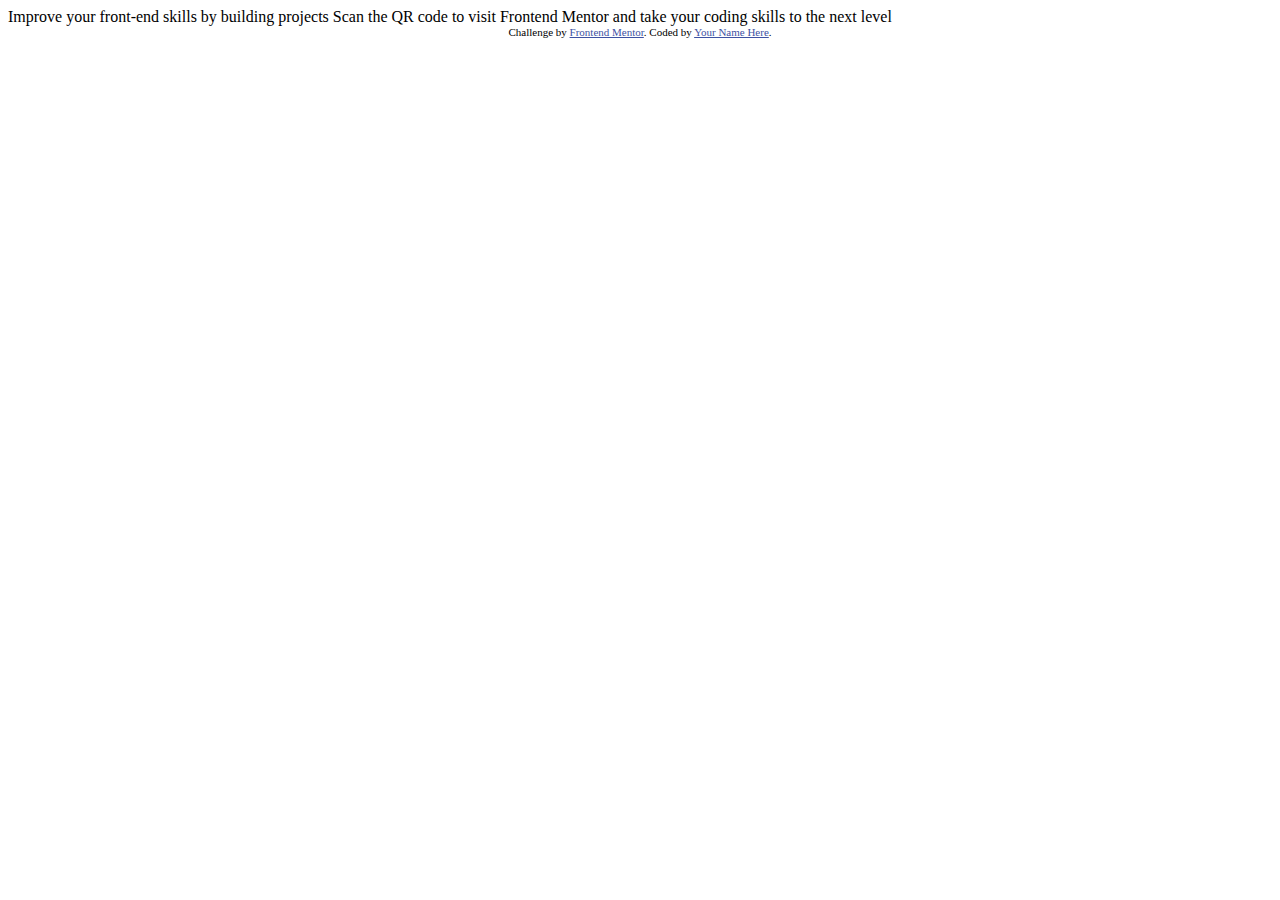
==== index.html @ 345bba32 "." ====
<!DOCTYPE html>
<html lang="en">
<head>
  <meta charset="UTF-8">
  <meta name="viewport" content="width=device-width, initial-scale=1.0"> <!-- displays site properly based on user's device -->

  <link rel="icon" type="image/png" sizes="32x32" href="./images/favicon-32x32.png">
  
  <title>Frontend Mentor | QR code component</title>

  <!-- Feel free to remove these styles or customise in your own stylesheet 👍 -->
  <style>
    .attribution { font-size: 11px; text-align: center; }
    .attribution a { color: hsl(228, 45%, 44%); }
  </style>
</head>
<body>

  Improve your front-end skills by building projects

  Scan the QR code to visit Frontend Mentor and take your coding skills to the next level
  
  <div class="attribution">
    Challenge by <a href="https://www.frontendmentor.io?ref=challenge" target="_blank">Frontend Mentor</a>. 
    Coded by <a href="#">Your Name Here</a>.
  </div>
</body>
</html>
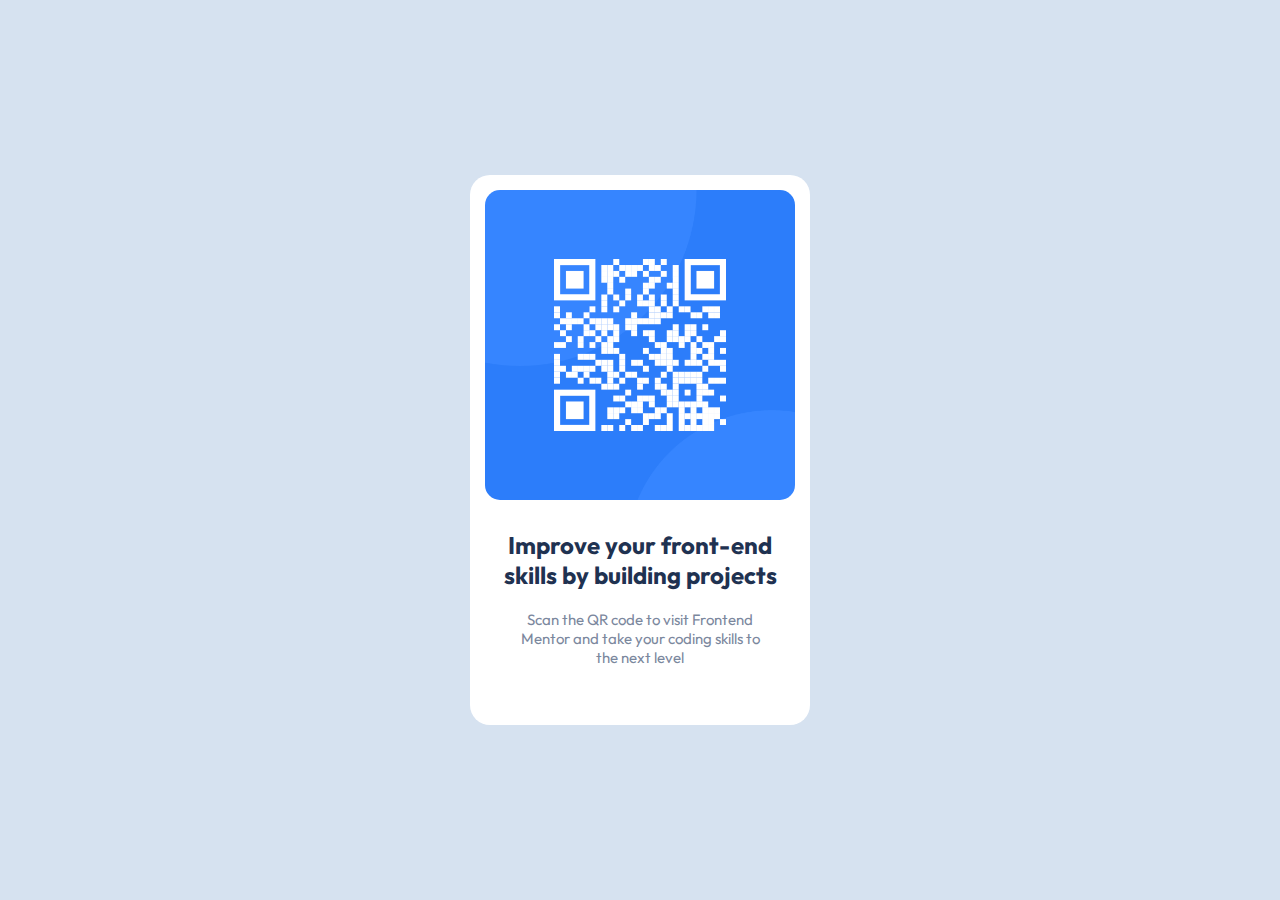
==== commit a2aba748: "update filenames" ====
--- a/index.html
+++ b/index.html
@@ -1,28 +1,26 @@
 <!DOCTYPE html>
 <html lang="en">
 <head>
-  <meta charset="UTF-8">
-  <meta name="viewport" content="width=device-width, initial-scale=1.0"> <!-- displays site properly based on user's device -->
+    <meta charset="UTF-8">
+    <meta http-equiv="X-UA-Compatible" content="IE=edge">
+    <meta name="viewport" content="width=device-width, initial-scale=1.0">
+    <link rel="stylesheet" href="https://fonts.googleapis.com/css2?family=Outfit:wght@400;700&display=swap">
+    <link rel="stylesheet" href="./style.css">
+    <title>Frontend Mentor | QR Code Component</title>
+    <link rel="icon" type="image/x-icon" href="/images/favicon-32x32.png">
+</head>
 
-  <link rel="icon" type="image/png" sizes="32x32" href="./images/favicon-32x32.png">
-  
-  <title>Frontend Mentor | QR code component</title>
-
-  <!-- Feel free to remove these styles or customise in your own stylesheet 👍 -->
-  <style>
-    .attribution { font-size: 11px; text-align: center; }
-    .attribution a { color: hsl(228, 45%, 44%); }
-  </style>
-</head>
 <body>
-
-  Improve your front-end skills by building projects
-
-  Scan the QR code to visit Frontend Mentor and take your coding skills to the next level
-  
-  <div class="attribution">
-    Challenge by <a href="https://www.frontendmentor.io?ref=challenge" target="_blank">Frontend Mentor</a>. 
-    Coded by <a href="#">Your Name Here</a>.
-  </div>
+    <div class="box">
+        <img src="/images/image-qr-code.png" alt="IMAGE ERROR">
+        <p class="title">
+            Improve your front-end skills by building projects
+        </p>
+        <p class="para">
+            Scan the QR code to visit Frontend Mentor and take your coding skills to
+            the next level  
+        </p>
+    </div>
+    
 </body>
 </html>--- a/style.css
+++ b/style.css
@@ -0,0 +1,48 @@
+*{
+    margin: 0;
+    padding: 0;
+    box-sizing: border-box;
+}
+
+body{
+    height: 100vh;
+    font-family: "outfit"; 
+    display: flex;
+    justify-content: center;
+    align-items: center;
+    background-color:hsl(212, 45%, 89%);
+}
+.box{
+    background-color: hsl(0, 0%, 100%);
+    display: flex;
+    flex-direction: column;
+    align-items: center;
+    width: 340px;
+    height: 550px;
+    padding: 15px;
+    border-radius: 20px;
+}
+.box img{
+    width: 100%;
+    border-radius: 15px;
+    margin-bottom: 30px;
+}
+
+.box .title {
+    color: hsl(218, 44%, 22%);
+    font-size: 24px;
+    font-weight: 700;
+    text-align: center;
+}
+
+.box .para{
+    color: hsl(220, 15%, 55%);
+    font-size: 15px;
+    font-weight: 400;
+    text-align: center;
+    width: 260px;   
+}
+
+.box p{
+    margin-bottom: 20px;
+}